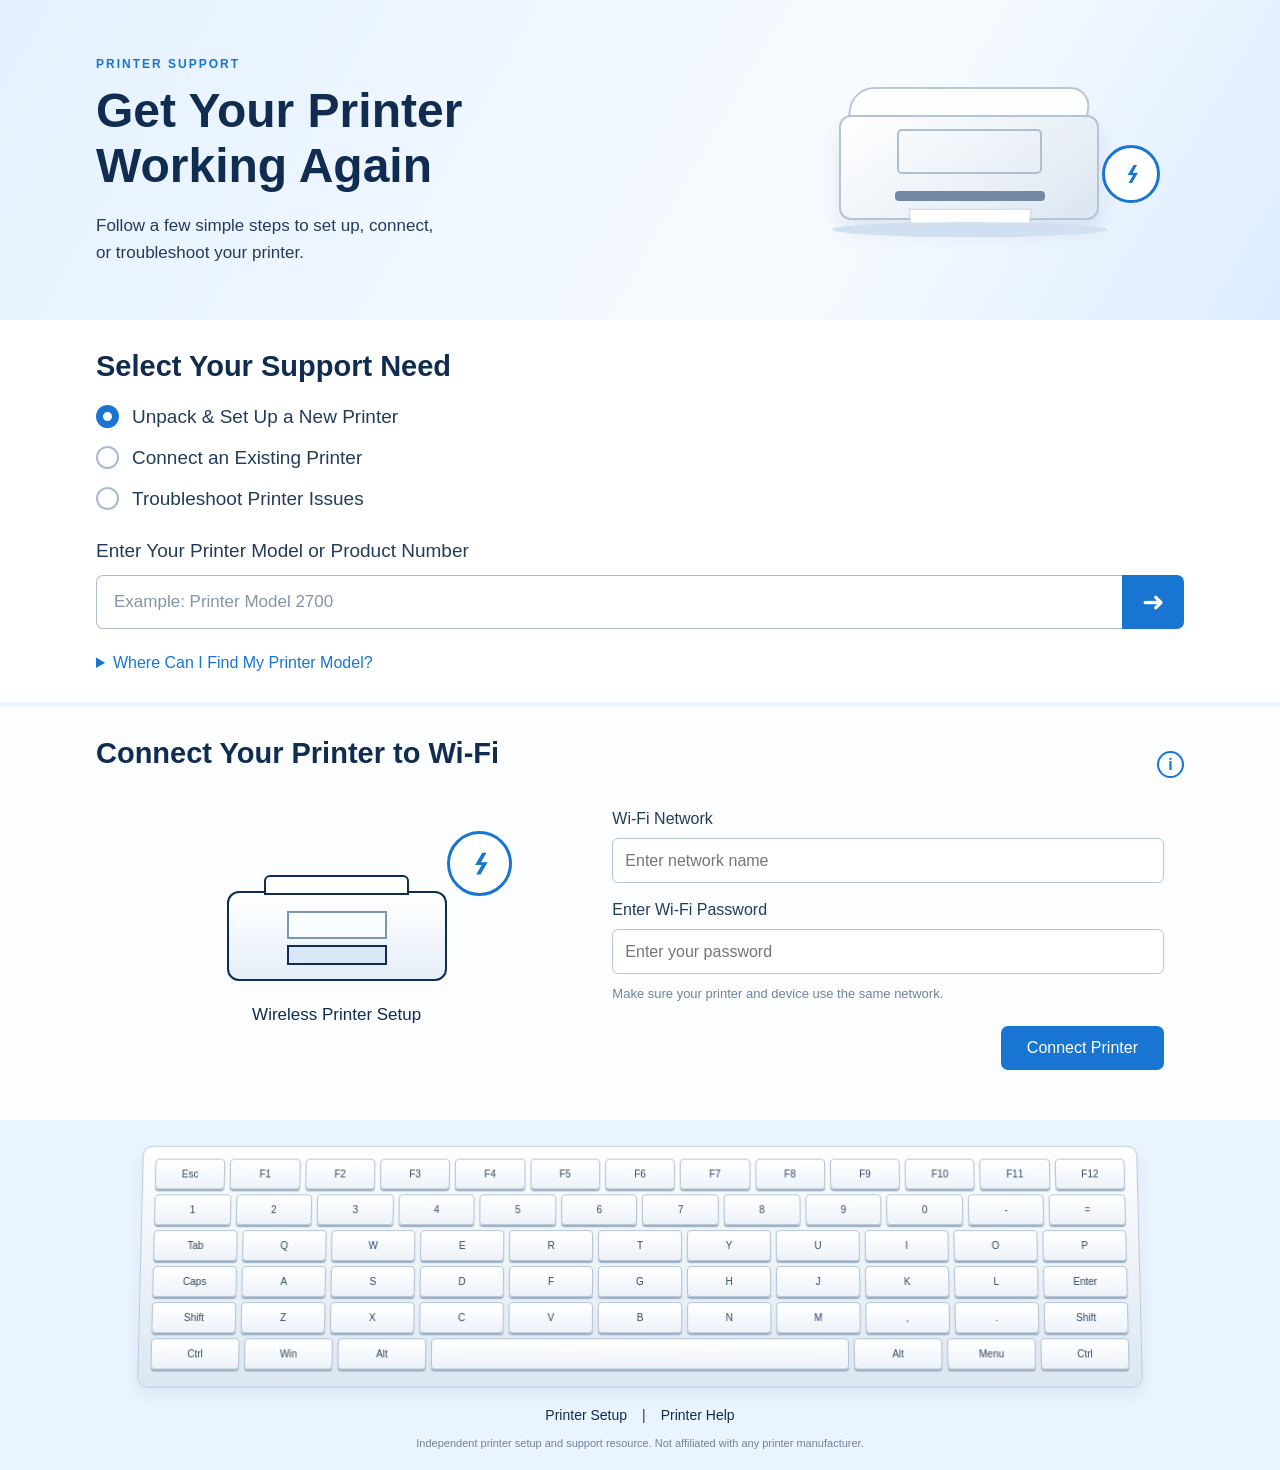
==== index.html @ 6dbb7c61 "Add website project files" ====
<!DOCTYPE html>
<html lang="en">
<head>
  <meta charset="UTF-8">
  <meta name="viewport" content="width=device-width, initial-scale=1.0">
  <title>Printer Setup & Support</title>
  <link rel="stylesheet" href="style.css">
</head>
<body>

  <header class="hero">
    <div class="hero-content">
      <span class="tag">PRINTER SUPPORT</span>
      <h1>Get Your Printer<br>Working Again</h1>
      <p>Follow a few simple steps to set up, connect,<br>
      or troubleshoot your printer.</p>
    </div>

    <div class="printer-visual">
      <div class="printer-top"></div>
      <div class="printer-body">
        <div class="printer-panel"></div>
        <div class="paper-slot"></div>
        <div class="printer-paper"></div>
      </div>
      <div class="printer-base"></div>
      <div class="wifi-icon">⌁</div>
    </div>
  </header>

  <main>
    <section class="support-section">
      <h2>Select Your Support Need</h2>

      <label class="option">
        <input type="radio" name="support" value="setup" checked>
        <span class="radio"></span>
        <span>Unpack &amp; Set Up a New Printer</span>
      </label>

      <label class="option">
        <input type="radio" name="support" value="connect">
        <span class="radio"></span>
        <span>Connect an Existing Printer</span>
      </label>

      <label class="option">
        <input type="radio" name="support" value="troubleshoot">
        <span class="radio"></span>
        <span>Troubleshoot Printer Issues</span>
      </label>

      <label class="field-label" for="printerModel">
        Enter Your Printer Model or Product Number
      </label>

      <form class="search-form" id="printerForm">
        <input
          type="text"
          id="printerModel"
          placeholder="Example: Printer Model 2700"
          required
        >
        <button type="submit" aria-label="Continue">➜</button>
      </form>

      <details class="model-help">
        <summary>Where Can I Find My Printer Model?</summary>
        <p>Check the label on your printer, usually on the back,
        bottom, or inside the cartridge access area.</p>
      </details>
    </section>

    <section class="wifi-section">
      <div class="section-heading">
        <h2>Connect Your Printer to Wi-Fi</h2>
        <span class="info-icon">i</span>
      </div>

      <div class="wifi-content">
        <div class="printer-illustration">
          <div class="wifi-symbol">⌁</div>
          <div class="illustration-printer">
            <div class="illustration-top"></div>
            <div class="illustration-screen"></div>
            <div class="illustration-tray"></div>
          </div>
          <p>Wireless Printer Setup</p>
        </div>

        <div class="wifi-form">
          <label for="network">Wi-Fi Network</label>
          <input id="network" type="text" placeholder="Enter network name">

          <label for="password">Enter Wi-Fi Password</label>
          <input id="password" type="password" placeholder="Enter your password">

          <p class="hint">Make sure your printer and device use the same network.</p>

          <button class="connect-btn" id="connectBtn" type="button">
            Connect Printer
          </button>
          <p class="wifi-message" id="wifiMessage" aria-live="polite"></p>
        </div>
      </div>
    </section>
  </main>

  <footer>
    <div class="keyboard-art" aria-hidden="true">
      <div class="key-row">
        <span>Esc</span><span>F1</span><span>F2</span><span>F3</span>
        <span>F4</span><span>F5</span><span>F6</span><span>F7</span>
        <span>F8</span><span>F9</span><span>F10</span><span>F11</span>
        <span>F12</span>
      </div>
      <div class="key-row">
        <span>1</span><span>2</span><span>3</span><span>4</span>
        <span>5</span><span>6</span><span>7</span><span>8</span>
        <span>9</span><span>0</span><span>-</span><span>=</span>
      </div>
      <div class="key-row">
        <span>Tab</span><span>Q</span><span>W</span><span>E</span>
        <span>R</span><span>T</span><span>Y</span><span>U</span>
        <span>I</span><span>O</span><span>P</span>
      </div>
      <div class="key-row">
        <span>Caps</span><span>A</span><span>S</span><span>D</span>
        <span>F</span><span>G</span><span>H</span><span>J</span>
        <span>K</span><span>L</span><span>Enter</span>
      </div>
      <div class="key-row">
        <span>Shift</span><span>Z</span><span>X</span><span>C</span>
        <span>V</span><span>B</span><span>N</span><span>M</span>
        <span>,</span><span>.</span><span>Shift</span>
      </div>
      <div class="key-row">
        <span>Ctrl</span><span>Win</span><span>Alt</span>
        <span class="space-key"></span><span>Alt</span><span>Menu</span><span>Ctrl</span>
      </div>
    </div>

    <div class="footer-links">
      <a href="#top">Printer Setup</a>
      <span>|</span>
      <a href="#wifiMessage">Printer Help</a>
    </div>

    <p class="disclaimer">
      Independent printer setup and support resource.
      Not affiliated with any printer manufacturer.
    </p>
  </footer>

  <script>
    document.getElementById("printerForm").addEventListener("submit", function(event) {
      event.preventDefault();

      const model = document.getElementById("printerModel").value.trim();
      const support = document.querySelector('input[name="support"]:checked').value;

      if (!model) return;

      const params = new URLSearchParams({
        model: model,
        support: support
      });

      window.location.href = "setup.html?" + params.toString();
    });

    document.getElementById("connectBtn").addEventListener("click", function() {
      const network = document.getElementById("network").value.trim();
      const message = document.getElementById("wifiMessage");

      if (!network) {
        message.textContent = "Please enter your Wi-Fi network name.";
        return;
      }

      message.textContent =
        "Network details entered. Follow your printer manufacturer's instructions to complete the connection.";
    });
  </script>

</body>
</html>
---- style.css ----
* {
  margin: 0;
  padding: 0;
  box-sizing: border-box;
}

:root {
  --navy: #102c50;
  --blue: #1876d2;
  --light-blue: #eaf4ff;
  --border: #cbd8e8;
  --text: #243b59;
  --muted: #71839a;
  --white: #ffffff;
}

body {
  font-family: Arial, Helvetica, sans-serif;
  color: var(--text);
  background: var(--white);
}

.hero {
  min-height: 320px;
  padding: 48px 7.5%;
  display: flex;
  align-items: center;
  justify-content: space-between;
  gap: 30px;
  overflow: hidden;
  background: linear-gradient(120deg, #e4f1ff, #f7fbff 65%, #dcecff);
}

.hero-content {
  flex: 1;
}

.tag {
  display: inline-block;
  color: var(--blue);
  font-size: 12px;
  font-weight: 700;
  letter-spacing: 2px;
  margin-bottom: 12px;
}

.hero h1 {
  color: var(--navy);
  font-size: clamp(32px, 4vw, 48px);
  line-height: 1.15;
  margin-bottom: 18px;
}

.hero p {
  font-size: 17px;
  line-height: 1.6;
}

.printer-visual {
  width: 340px;
  height: 190px;
  position: relative;
  flex-shrink: 0;
  margin-right: 20px;
}

.printer-top {
  position: absolute;
  width: 240px;
  height: 45px;
  top: 22px;
  left: 25px;
  background: #fdfefe;
  border: 2px solid #b8c7d8;
  border-radius: 22px 22px 7px 7px;
  transform: skew(-8deg);
}

.printer-body {
  position: absolute;
  width: 260px;
  height: 105px;
  left: 15px;
  top: 50px;
  border: 2px solid #b5c4d5;
  border-radius: 12px;
  background: linear-gradient(145deg, #ffffff, #dce6f1);
  box-shadow: 0 12px 20px #28496b1a;
}

.printer-panel {
  width: 145px;
  height: 45px;
  border: 2px solid #aebfd1;
  border-radius: 5px;
  margin: 12px auto;
}

.paper-slot {
  position: absolute;
  width: 150px;
  height: 10px;
  bottom: 17px;
  left: 54px;
  background: #7389a1;
  border-radius: 4px;
}

.printer-paper {
  position: absolute;
  width: 120px;
  height: 28px;
  bottom: -19px;
  left: 69px;
  background: white;
  border: 1px solid #ccd8e5;
  transform: perspective(80px) rotateX(-8deg);
}

.printer-base {
  position: absolute;
  width: 275px;
  height: 15px;
  top: 157px;
  left: 8px;
  border-radius: 50%;
  background: #d0e0f0;
}

.wifi-icon {
  position: absolute;
  right: 4px;
  top: 80px;
  width: 58px;
  height: 58px;
  display: grid;
  place-items: center;
  border-radius: 50%;
  border: 3px solid var(--blue);
  background: white;
  color: var(--blue);
  font-size: 37px;
  transform: rotate(-90deg);
}

.support-section,
.wifi-section {
  padding: 30px 7.5%;
}

.support-section h2,
.wifi-section h2 {
  color: var(--navy);
  font-size: 29px;
  margin-bottom: 22px;
}

.option {
  display: flex;
  align-items: center;
  gap: 13px;
  margin: 18px 0;
  font-size: 19px;
  cursor: pointer;
}

.option input {
  position: absolute;
  opacity: 0;
}

.radio {
  width: 23px;
  height: 23px;
  border: 2px solid #aabbd0;
  border-radius: 50%;
  flex-shrink: 0;
}

.option input:checked + .radio {
  border: 7px solid var(--blue);
}

.option input:focus-visible + .radio {
  outline: 3px solid #8fc5ff;
  outline-offset: 3px;
}

.field-label {
  display: block;
  font-size: 19px;
  margin: 30px 0 13px;
}

.search-form {
  display: flex;
  width: 100%;
  height: 54px;
}

.search-form input {
  flex: 1;
  min-width: 0;
  border: 1px solid #aebed0;
  border-right: 0;
  border-radius: 7px 0 0 7px;
  padding: 0 17px;
  font-size: 17px;
  outline-color: var(--blue);
}

.search-form input::placeholder {
  color: #8494a8;
}

.search-form button {
  width: 62px;
  border: none;
  border-radius: 0 7px 7px 0;
  background: var(--blue);
  color: white;
  font-size: 27px;
  cursor: pointer;
}

.search-form button:hover,
.connect-btn:hover {
  background: #105eaf;
}

.model-help {
  margin-top: 25px;
  font-size: 16px;
}

.model-help summary {
  cursor: pointer;
  color: var(--blue);
}

.model-help p {
  margin-top: 12px;
  line-height: 1.6;
}

.wifi-section {
  border-top: 5px solid #f0f6fd;
  background: #fbfdff;
}

.section-heading {
  display: flex;
  justify-content: space-between;
  align-items: center;
}

.info-icon {
  width: 27px;
  height: 27px;
  border: 2px solid var(--blue);
  border-radius: 50%;
  color: var(--blue);
  text-align: center;
  line-height: 23px;
  font-weight: bold;
}

.wifi-content {
  display: grid;
  grid-template-columns: 1fr 1.25fr;
  align-items: center;
  gap: 55px;
  padding: 10px 20px;
}

.printer-illustration {
  min-height: 225px;
  display: flex;
  flex-direction: column;
  align-items: center;
  justify-content: center;
  position: relative;
}

.illustration-printer {
  width: 220px;
  height: 90px;
  border: 2px solid var(--navy);
  border-radius: 12px;
  background: linear-gradient(#fff, #e6eef8);
  position: relative;
  margin-top: 35px;
}

.illustration-top {
  position: absolute;
  top: -18px;
  left: 35px;
  width: 145px;
  height: 20px;
  border: 2px solid var(--navy);
  border-radius: 6px 6px 0 0;
  background: white;
}

.illustration-screen {
  width: 100px;
  height: 28px;
  margin: 18px auto;
  border: 2px solid #7f96b1;
  background: #f9fcff;
}

.illustration-tray {
  width: 100px;
  height: 20px;
  margin: -12px auto 0;
  background: #d9e7f7;
  border: 2px solid var(--navy);
}

.wifi-symbol {
  position: absolute;
  top: 3px;
  right: 45px;
  width: 65px;
  height: 65px;
  display: grid;
  place-items: center;
  border: 3px solid var(--blue);
  border-radius: 50%;
  background: white;
  color: var(--blue);
  font-size: 45px;
  transform: rotate(-90deg);
}

.printer-illustration p {
  margin-top: 24px;
  color: var(--navy);
  font-size: 17px;
}

.wifi-form {
  display: flex;
  flex-direction: column;
  gap: 10px;
}

.wifi-form label {
  font-size: 16px;
  margin-top: 8px;
}

.wifi-form input {
  width: 100%;
  height: 45px;
  border: 1px solid #b7c6d7;
  border-radius: 6px;
  padding: 0 12px;
  font-size: 16px;
  outline-color: var(--blue);
}

.hint {
  color: var(--muted);
  font-size: 13px;
  line-height: 1.5;
}

.connect-btn {
  align-self: flex-end;
  margin-top: 12px;
  padding: 13px 26px;
  border: none;
  border-radius: 7px;
  background: var(--blue);
  color: white;
  font-size: 16px;
  cursor: pointer;
}

.wifi-message {
  font-size: 13px;
  line-height: 1.5;
}

footer {
  background: #eaf4ff;
  padding: 25px 5% 18px;
  text-align: center;
}

.keyboard-art {
  max-width: 1000px;
  margin: auto;
  padding: 12px;
  background: linear-gradient(#fefefe, #dce6f1);
  border: 1px solid #bdcbdc;
  border-radius: 10px;
  box-shadow: 0 7px 15px #183b6012;
  transform: perspective(700px) rotateX(2deg);
}

.key-row {
  display: flex;
  gap: 5px;
  margin-bottom: 5px;
}

.key-row span {
  flex: 1;
  min-width: 0;
  padding: 9px 2px;
  font-size: 10px;
  color: #314760;
  background: linear-gradient(white, #edf2f8);
  border: 1px solid #b8c5d5;
  border-radius: 4px;
  box-shadow: 0 2px 1px #9baec2;
}

.key-row .space-key {
  flex: 5;
}

.footer-links {
  display: flex;
  justify-content: center;
  gap: 15px;
  margin: 20px 0 12px;
  font-size: 14px;
}

.footer-links a {
  color: var(--navy);
  text-decoration: none;
}

.footer-links a:hover {
  color: var(--blue);
}

.disclaimer {
  color: var(--muted);
  font-size: 11px;
  line-height: 1.6;
}

@media (max-width: 700px) {
  .hero {
    padding: 35px 6%;
    flex-direction: column;
    align-items: flex-start;
  }

  .hero h1 {
    font-size: 35px;
  }

  .hero p br {
    display: none;
  }

  .printer-visual {
    align-self: center;
    transform: scale(.85);
    transform-origin: top center;
    margin: 0 0 -20px;
  }

  .support-section,
  .wifi-section {
    padding: 27px 6%;
  }

  .support-section h2,
  .wifi-section h2 {
    font-size: 24px;
  }

  .option {
    font-size: 16px;
  }

  .field-label {
    font-size: 16px;
    line-height: 1.5;
  }

  .search-form input {
    font-size: 14px;
    padding: 0 10px;
  }

  .wifi-content {
    grid-template-columns: 1fr;
    gap: 25px;
    padding: 0;
  }

  .printer-illustration {
    min-height: 190px;
  }

  .keyboard-art {
    padding: 6px;
  }

  .key-row {
    gap: 3px;
  }

  .key-row span {
    padding: 7px 1px;
    font-size: 7px;
  }
}

@media (max-width: 380px) {
  .printer-visual {
    transform: scale(.72);
    transform-origin: left top;
    margin-bottom: -45px;
  }

  .hero h1 {
    font-size: 30px;
  }

  .footer-links {
    font-size: 12px;
  }
}
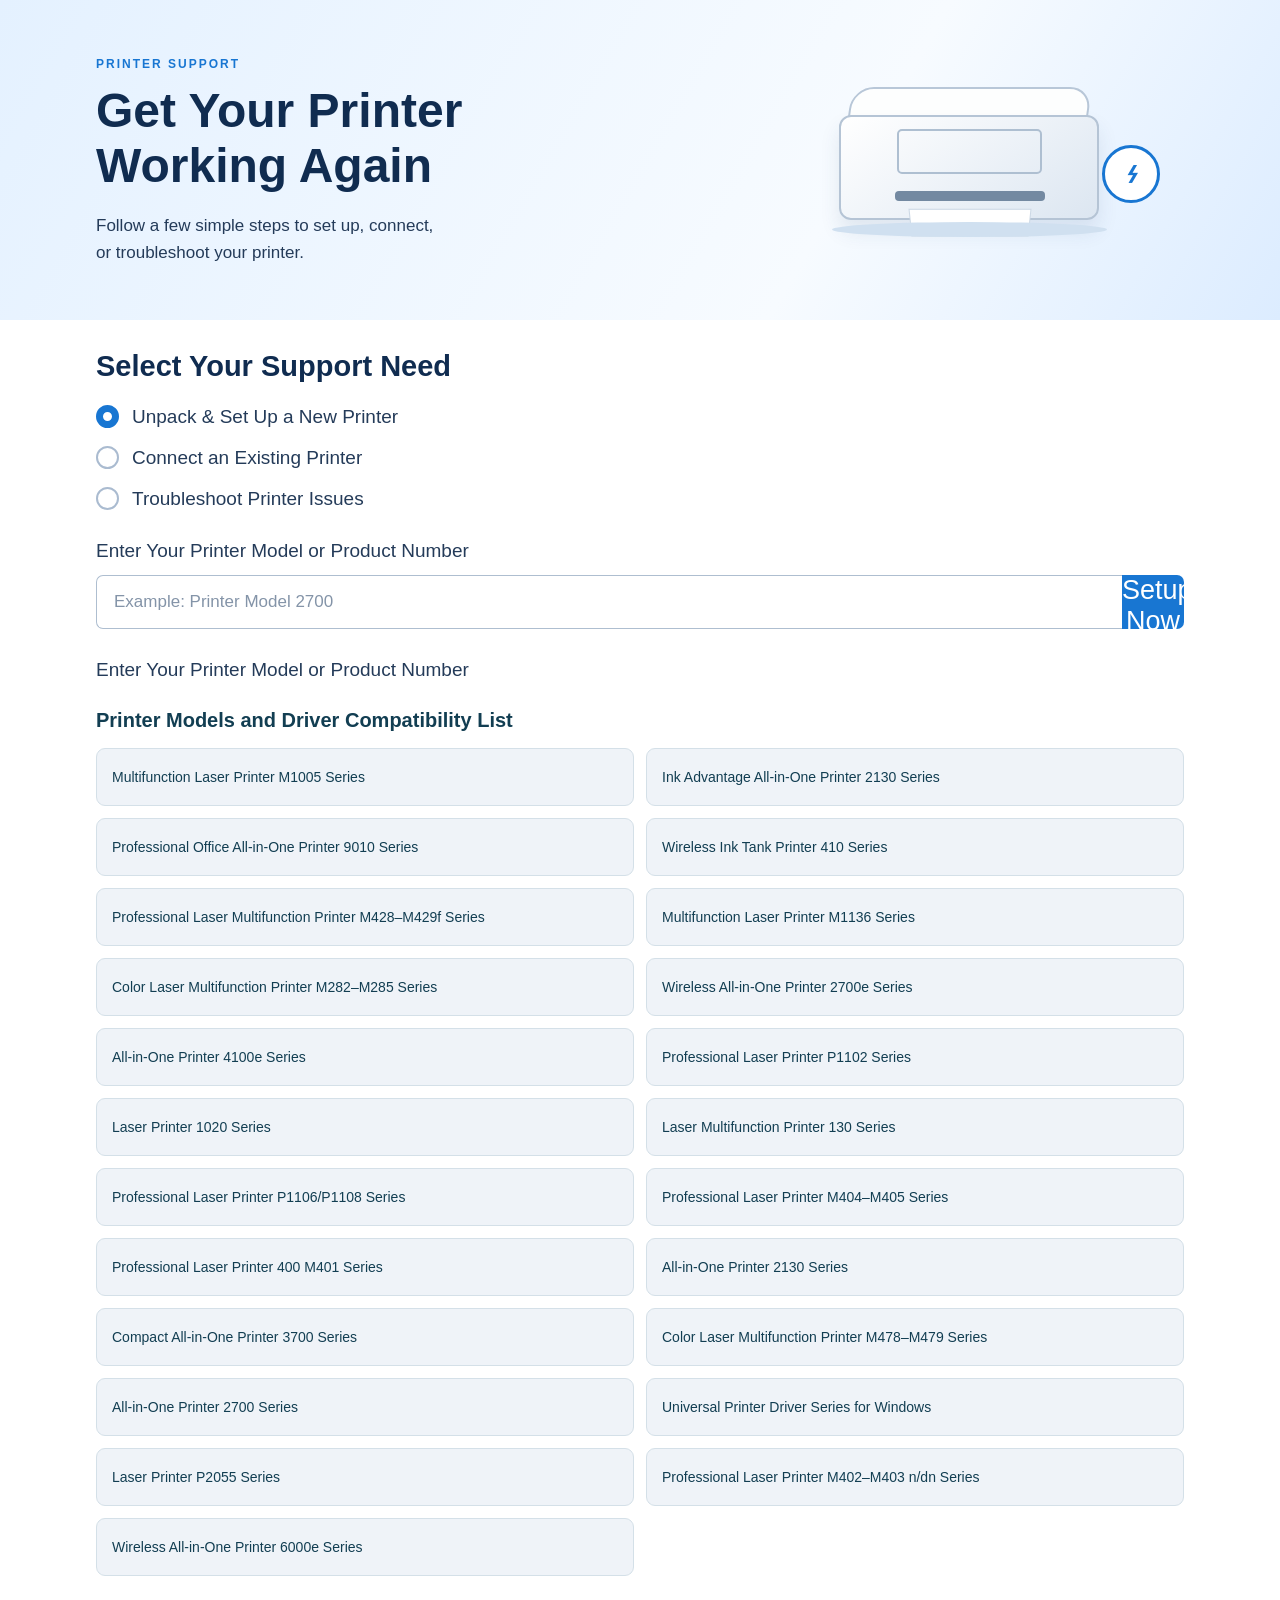
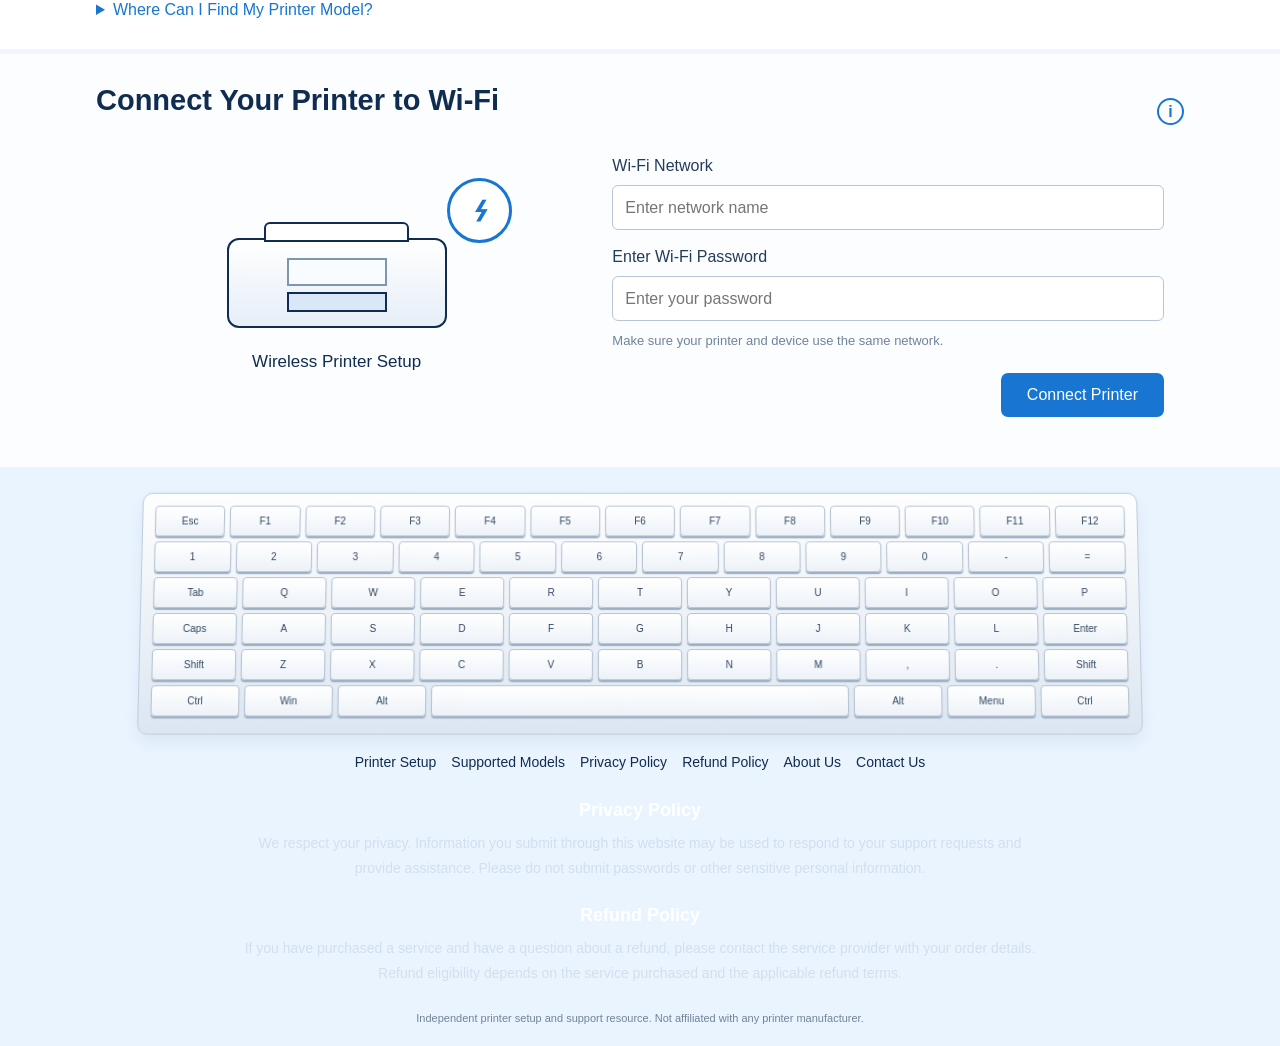
==== commit e9d1ab46: "Update MELANIFY website" ====
--- a/index.html
+++ b/index.html
@@ -6,6 +6,101 @@
   <meta name="viewport" content="width=device-width, initial-scale=1.0">
   <title>Printer Setup & Support</title>
   <link rel="stylesheet" href="style.css">
+  <style>
+    .supported-models {
+  margin-top: 28px;
+}
+
+.supported-models h3 {
+  color: #123e52;
+  font-size: 20px;
+  margin-bottom: 16px;
+}
+
+.model-list {
+  display: grid;
+  grid-template-columns: repeat(2, minmax(0, 1fr));
+  gap: 12px;
+}
+
+.model-list button {
+  width: 100%;
+  min-height: 58px;
+  padding: 12px 15px;
+  border: 1px solid #d4e0e8;
+  border-radius: 9px;
+  background: #eff3f8;
+  color: #123e52;
+  font: inherit;
+  font-size: 14px;
+  line-height: 1.5;
+  text-align: left;
+  cursor: pointer;
+  transition: background 0.2s ease,
+              color 0.2s ease,
+              border-color 0.2s ease;
+}
+
+.model-list button:hover {
+  background: #075473;
+  color: #fff;
+  border-color: #075473;
+}
+
+.model-list button:focus-visible {
+  outline: 3px solid #789dd1;
+  outline-offset: 3px;
+}
+
+@media (max-width: 600px) {
+  .model-list {
+    grid-template-columns: 1fr;
+  }
+}
+
+
+
+
+.footer-policy-text {
+  max-width: 850px;
+  margin: 30px auto 24px;
+  padding: 0 20px;
+  text-align: center;
+}
+
+.footer-policy-text section {
+  margin-bottom: 24px;
+  scroll-margin-top: 20px;
+}
+
+.footer-policy-text h3 {
+  color: #ffffff;
+  font-size: 18px;
+  margin-bottom: 10px;
+}
+
+.footer-policy-text p {
+  color: #d3deee;
+  font-size: 14px;
+  line-height: 1.8;
+  margin: 0;
+}
+
+@media (max-width: 600px) {
+  .footer-policy-text {
+    padding: 0 15px;
+  }
+
+  .footer-policy-text h3 {
+    font-size: 16px;
+  }
+
+  .footer-policy-text p {
+    font-size: 13px;
+  }
+}
+
+  </style>
 </head>
 <body>
 
@@ -62,8 +157,44 @@
           placeholder="Example: Printer Model 2700"
           required
         >
-        <button type="submit" aria-label="Continue">➜</button>
+        <button type="submit" aria-label="Continue">Setup Now</button>
       </form>
+
+
+<label class="field-label" for="printerModel">
+  Enter Your Printer Model or Product Number
+</label>
+
+<div class="supported-models">
+  <h3>Printer Models and Driver Compatibility List</h3>
+
+  <div class="model-list" id="modelList">
+    <button type="button">Multifunction Laser Printer M1005 Series</button>
+    <button type="button">Ink Advantage All-in-One Printer 2130 Series</button>
+    <button type="button">Professional Office All-in-One Printer 9010 Series</button>
+    <button type="button">Wireless Ink Tank Printer 410 Series</button>
+    <button type="button">Professional Laser Multifunction Printer M428–M429f Series</button>
+    <button type="button">Multifunction Laser Printer M1136 Series</button>
+    <button type="button">Color Laser Multifunction Printer M282–M285 Series</button>
+    <button type="button">Wireless All-in-One Printer 2700e Series</button>
+    <button type="button">All-in-One Printer 4100e Series</button>
+    <button type="button">Professional Laser Printer P1102 Series</button>
+    <button type="button">Laser Printer 1020 Series</button>
+    <button type="button">Laser Multifunction Printer 130 Series</button>
+    <button type="button">Professional Laser Printer P1106/P1108 Series</button>
+    <button type="button">Professional Laser Printer M404–M405 Series</button>
+    <button type="button">Professional Laser Printer 400 M401 Series</button>
+    <button type="button">All-in-One Printer 2130 Series</button>
+    <button type="button">Compact All-in-One Printer 3700 Series</button>
+    <button type="button">Color Laser Multifunction Printer M478–M479 Series</button>
+    <button type="button">All-in-One Printer 2700 Series</button>
+    <button type="button">Universal Printer Driver Series for Windows</button>
+    <button type="button">Laser Printer P2055 Series</button>
+    <button type="button">Professional Laser Printer M402–M403 n/dn Series</button>
+    <button type="button">Wireless All-in-One Printer 6000e Series</button>
+  </div>
+</div>
+
 
       <details class="model-help">
         <summary>Where Can I Find My Printer Model?</summary>
@@ -106,7 +237,7 @@
       </div>
     </section>
   </main>
-
+<!-- 
   <footer>
     <div class="keyboard-art" aria-hidden="true">
       <div class="key-row">
@@ -141,17 +272,94 @@
       </div>
     </div>
 
-    <div class="footer-links">
-      <a href="#top">Printer Setup</a>
-      <span>|</span>
-      <a href="#wifiMessage">Printer Help</a>
-    </div>
+ <div class="footer-links">
+  <a href="index.html">Printer Setup</a>
+  <a href="supported-models.html">Supported Models</a>
+  <a href="privacy-policy.html">Privacy Policy</a>
+  <a href="refund-policy.html">Refund Policy</a>
+  <a href="about-us.html">About Us</a>
+  <a href="contact-us.html">Contact Us</a>
+</div>
 
     <p class="disclaimer">
       Independent printer setup and support resource.
       Not affiliated with any printer manufacturer.
     </p>
-  </footer>
+  </footer> -->
+
+
+
+
+  
+<footer>
+  <div class="keyboard-art" aria-hidden="true">
+    <div class="key-row">
+      <span>Esc</span><span>F1</span><span>F2</span><span>F3</span>
+      <span>F4</span><span>F5</span><span>F6</span><span>F7</span>
+      <span>F8</span><span>F9</span><span>F10</span><span>F11</span>
+      <span>F12</span>
+    </div>
+    <div class="key-row">
+      <span>1</span><span>2</span><span>3</span><span>4</span>
+      <span>5</span><span>6</span><span>7</span><span>8</span>
+      <span>9</span><span>0</span><span>-</span><span>=</span>
+    </div>
+    <div class="key-row">
+      <span>Tab</span><span>Q</span><span>W</span><span>E</span>
+      <span>R</span><span>T</span><span>Y</span><span>U</span>
+      <span>I</span><span>O</span><span>P</span>
+    </div>
+    <div class="key-row">
+      <span>Caps</span><span>A</span><span>S</span><span>D</span>
+      <span>F</span><span>G</span><span>H</span><span>J</span>
+      <span>K</span><span>L</span><span>Enter</span>
+    </div>
+    <div class="key-row">
+      <span>Shift</span><span>Z</span><span>X</span><span>C</span>
+      <span>V</span><span>B</span><span>N</span><span>M</span>
+      <span>,</span><span>.</span><span>Shift</span>
+    </div>
+    <div class="key-row">
+      <span>Ctrl</span><span>Win</span><span>Alt</span>
+      <span class="space-key"></span><span>Alt</span><span>Menu</span><span>Ctrl</span>
+    </div>
+  </div>
+
+  <div class="footer-links">
+    <a href="index.html">Printer Setup</a>
+    <a href="supported-models.html">Supported Models</a>
+    <a href="#privacy-policy">Privacy Policy</a>
+    <a href="#refund-policy">Refund Policy</a>
+    <a href="about-us.html">About Us</a>
+    <a href="contact-us.html">Contact Us</a>
+  </div>
+
+  <div class="footer-policy-text">
+    <section id="privacy-policy">
+      <h3>Privacy Policy</h3>
+      <p>
+        We respect your privacy. Information you submit through this website
+        may be used to respond to your support requests and provide assistance.
+        Please do not submit passwords or other sensitive personal information.
+      </p>
+    </section>
+
+    <section id="refund-policy">
+      <h3>Refund Policy</h3>
+      <p>
+        If you have purchased a service and have a question about a refund,
+        please contact the service provider with your order details.
+        Refund eligibility depends on the service purchased and the applicable
+        refund terms.
+      </p>
+    </section>
+  </div>
+
+  <p class="disclaimer">
+    Independent printer setup and support resource.
+    Not affiliated with any printer manufacturer.
+  </p>
+</footer>
 
   <script>
     document.getElementById("printerForm").addEventListener("submit", function(event) {
@@ -184,5 +392,47 @@
     });
   </script>
 
+
+
+<script>
+  
+  const printerForm = document.getElementById("printerForm");
+  const printerInput = document.getElementById("printerModel");
+
+  // Printer model button click
+  document.querySelectorAll("#modelList button").forEach(button => {
+    button.addEventListener("click", function () {
+      printerInput.value = this.textContent.trim();
+      goToSecondPage();
+    });
+  });
+
+  // Continue button click
+  printerForm.addEventListener("submit", function (event) {
+    event.preventDefault();
+
+    if (!printerInput.value.trim()) {
+      printerInput.focus();
+      return;
+    }
+
+    goToSecondPage();
+  });
+
+  function goToSecondPage() {
+    const support = document.querySelector(
+      'input[name="support"]:checked'
+    ).value;
+
+    const params = new URLSearchParams({
+      model: printerInput.value.trim(),
+      support: support
+    });
+
+    window.location.href = "second.html?" + params.toString();
+  }
+</script>
+
+
 </body>
 </html>
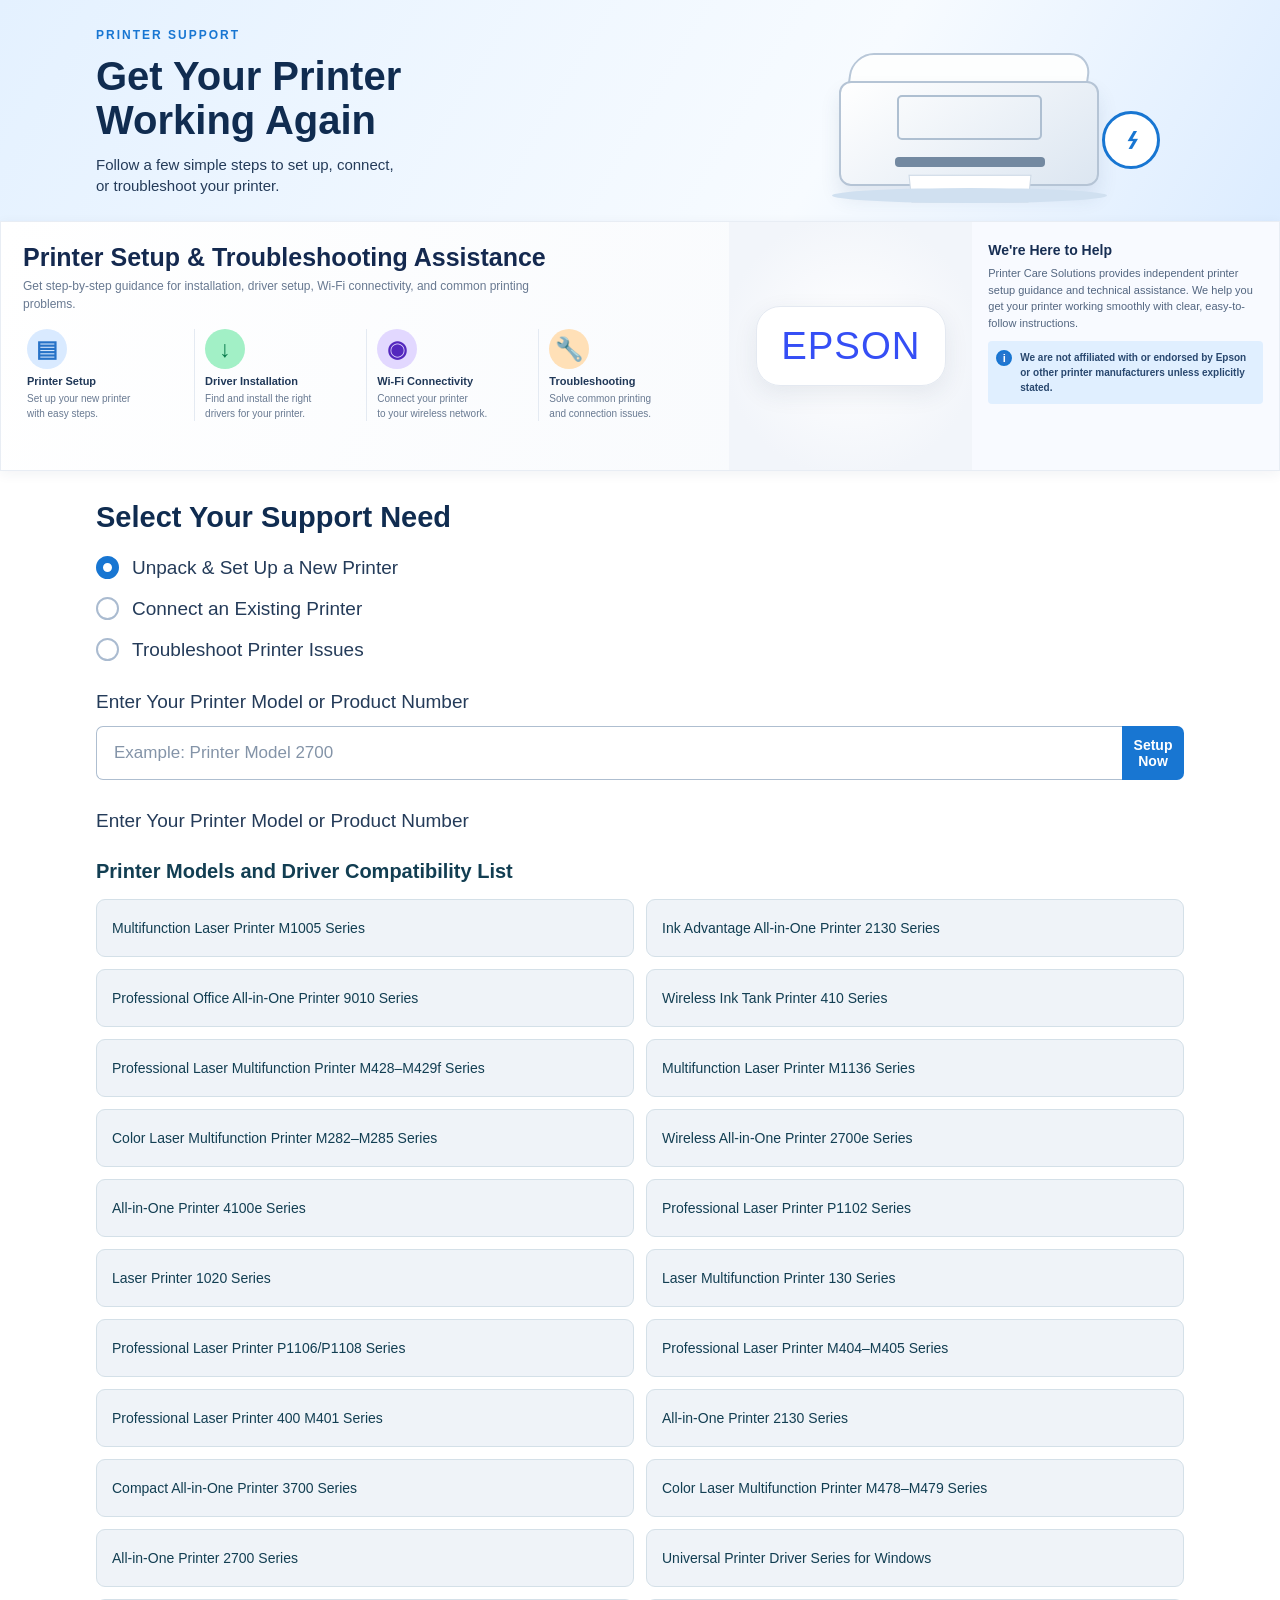
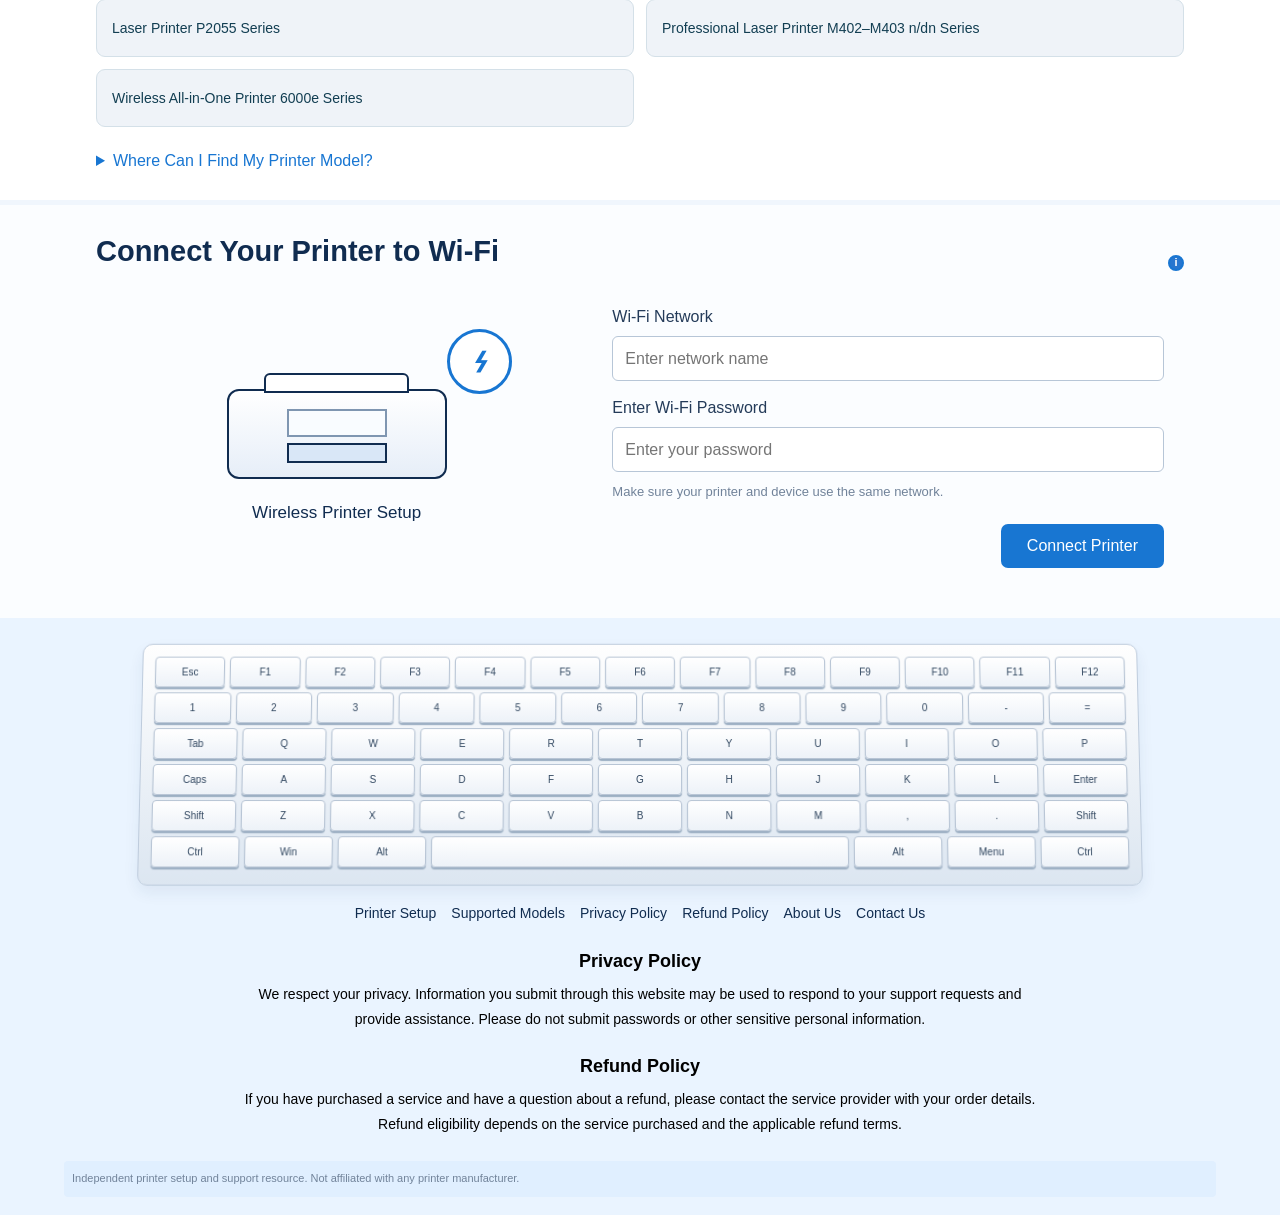
==== commit 4dec577e: "Update MELANIFY website" ====
--- a/index.html
+++ b/index.html
@@ -125,6 +125,83 @@
   </header>
 
   <main>
+
+
+<section class="printer-hero">
+
+    <!-- Left Content -->
+    <div class="hero-left">
+        <h1>Printer Setup & Troubleshooting Assistance</h1>
+
+        <p class="hero-subtitle">
+            Get step-by-step guidance for installation, driver setup, Wi-Fi connectivity,
+            and common printing problems.
+        </p>
+
+        <div class="service-list">
+
+            <div class="service-item">
+                <div class="service-icon blue">
+                    <span>▤</span>
+                </div>
+                <h3>Printer Setup</h3>
+                <p>Set up your new printer<br>with easy steps.</p>
+            </div>
+
+            <div class="service-item">
+                <div class="service-icon green">
+                    <span>↓</span>
+                </div>
+                <h3>Driver Installation</h3>
+                <p>Find and install the right<br>drivers for your printer.</p>
+            </div>
+
+            <div class="service-item">
+                <div class="service-icon purple">
+                    <span>◉</span>
+                </div>
+                <h3>Wi-Fi Connectivity</h3>
+                <p>Connect your printer<br>to your wireless network.</p>
+            </div>
+
+            <div class="service-item">
+                <div class="service-icon orange">
+                    <span>🔧</span>
+                </div>
+                <h3>Troubleshooting</h3>
+                <p>Solve common printing<br>and connection issues.</p>
+            </div>
+
+        </div>
+    </div>
+
+    <!-- Center Brand -->
+    <div class="hero-brand">
+        <div class="brand-box">EPSON</div>
+    </div>
+
+    <!-- Right Content -->
+    <div class="hero-right">
+        <h2>We're Here to Help</h2>
+
+        <p>
+            Printer Care Solutions provides independent printer setup
+            guidance and technical assistance. We help you get your printer
+            working smoothly with clear, easy-to-follow instructions.
+        </p>
+
+        <div class="disclaimer">
+            <span class="info-icon">i</span>
+            <p>
+                We are not affiliated with or endorsed by Epson or other
+                printer manufacturers unless explicitly stated.
+            </p>
+        </div>
+    </div>
+
+</section>
+
+
     <section class="support-section">
       <h2>Select Your Support Need</h2>
 
@@ -157,7 +234,8 @@
           placeholder="Example: Printer Model 2700"
           required
         >
-        <button type="submit" aria-label="Continue">Setup Now</button>
+      
+        <button type="submit" aria-label="Continue" style="font-size: 14px; padding: 0 8px; font-weight: bold;">Setup Now</button>
       </form>
 
 
@@ -336,8 +414,8 @@
 
   <div class="footer-policy-text">
     <section id="privacy-policy">
-      <h3>Privacy Policy</h3>
-      <p>
+      <h3 style="color: black;">Privacy Policy</h3>
+      <p style="color: black;">
         We respect your privacy. Information you submit through this website
         may be used to respond to your support requests and provide assistance.
         Please do not submit passwords or other sensitive personal information.
@@ -345,8 +423,8 @@
     </section>
 
     <section id="refund-policy">
-      <h3>Refund Policy</h3>
-      <p>
+      <h3 style="color: black;">Refund Policy</h3>
+      <p style="color: black;">
         If you have purchased a service and have a question about a refund,
         please contact the service provider with your order details.
         Refund eligibility depends on the service purchased and the applicable
--- a/style.css
+++ b/style.css
@@ -22,7 +22,7 @@
 }
 
 .hero {
-  min-height: 320px;
+  min-height: 212px;
   padding: 48px 7.5%;
   display: flex;
   align-items: center;
@@ -48,14 +48,15 @@
 .hero h1 {
   color: var(--navy);
   font-size: clamp(32px, 4vw, 48px);
-  line-height: 1.15;
+  line-height: 1.10;
   margin-bottom: 18px;
 }
 
 .hero p {
   font-size: 17px;
-  line-height: 1.6;
-}
+  line-height: 1.1;
+}
+
 
 .printer-visual {
   width: 340px;
@@ -274,6 +275,287 @@
   padding: 10px 20px;
 }
 
+
+/* Hero */
+
+.printer-hero {
+    width: 100%;
+    min-height: 190px;
+    display: grid;
+    grid-template-columns: 57% 19% 24%;
+    align-items: stretch;
+    background: linear-gradient(110deg, #ffffff 0%, #f5f8fc 100%);
+    border: 1px solid #e8edf4;
+    box-shadow: 0 3px 12px rgba(30, 55, 90, 0.06);
+    overflow: hidden;
+}
+
+/* LEFT SIDE */
+
+.hero-left {
+    padding: 13px 16px 10px 20px;
+}
+
+.hero-left h1 {
+    font-size: clamp(18px, 2vw, 23px);
+    line-height: 1.2;
+    font-weight: 750;
+    color: #14294f;
+    margin-bottom: 5px;
+}
+
+.hero-subtitle {
+    color: #687991;
+    font-size: 11px;
+    line-height: 1.5;
+    max-width: 520px;
+    margin-bottom: 13px;
+}
+
+.service-list {
+    display: grid;
+    grid-template-columns: repeat(4, minmax(0, 1fr));
+}
+
+.service-item {
+    padding: 0 10px;
+    border-right: 1px solid #e4eaf2;
+    min-width: 0;
+}
+
+.service-item:first-child {
+    padding-left: 4px;
+}
+
+.service-item:last-child {
+    border-right: none;
+}
+
+.service-icon {
+    width: 35px;
+    height: 35px;
+    border-radius: 50%;
+    display: flex;
+    align-items: center;
+    justify-content: center;
+    font-size: 23px;
+    font-weight: bold;
+    margin-bottom: 6px;
+}
+
+.service-icon.blue {
+    color: #2672c7;
+    background: #d9eaff;
+}
+
+.service-icon.green {
+    color: #087b4c;
+    background: #a2f0c6;
+}
+
+.service-icon.purple {
+    color: #5428be;
+    background: #e2d8ff;
+}
+
+.service-icon.orange {
+    color: #8b4b12;
+    background: #ffe0b7;
+}
+
+.service-item h3 {
+    font-size: 10px;
+    font-weight: 700;
+    color: #203858;
+    margin-bottom: 4px;
+}
+
+.service-item p {
+    font-size: 9px;
+    line-height: 1.5;
+    color: #687991;
+}
+
+/* CENTER BRAND */
+
+.hero-brand {
+    display: flex;
+    align-items: center;
+    justify-content: center;
+    padding: 12px 5px;
+    background:
+        radial-gradient(ellipse at center, #ffffff 0%, #f2f5fa 75%);
+    position: relative;
+}
+
+.brand-box {
+    width: 100%;
+    max-width: 190px;
+    min-height: 70px;
+    padding: 12px 8px;
+    display: flex;
+    justify-content: center;
+    align-items: center;
+    background: rgba(255, 255, 255, 0.96);
+    border: 1px solid #e4e9f1;
+    border-radius: 24px;
+    box-shadow: 0 8px 24px rgba(37, 57, 90, 0.09);
+    color: #354ef5;
+    font-size: clamp(23px, 3vw, 39px);
+    font-weight: 500;
+    letter-spacing: 1px;
+}
+
+/* RIGHT SIDE */
+
+.hero-right {
+    padding: 16px 14px 12px;
+    background: #f8faff;
+}
+
+.hero-right h2 {
+    font-size: 12px;
+    color: #172e53;
+    margin-bottom: 7px;
+    font-weight: 750;
+}
+
+.hero-right > p {
+    font-size: 10px;
+    color: #536680;
+    line-height: 1.5;
+    margin-bottom: 10px;
+}
+
+.disclaimer {
+    display: flex;
+    align-items: flex-start;
+    gap: 8px;
+    padding: 9px 8px;
+    border-radius: 4px;
+    background: #e0efff;
+}
+
+.info-icon {
+    flex-shrink: 0;
+    width: 16px;
+    height: 16px;
+    display: flex;
+    align-items: center;
+    justify-content: center;
+    border-radius: 50%;
+    color: white;
+    background: #2776cf;
+    font-size: 11px;
+    font-weight: bold;
+}
+
+.disclaimer p {
+    font-size: 9px;
+    line-height: 1.5;
+    color: #29486f;
+    font-weight: 600;
+}
+
+/* TABLETS */
+
+@media (max-width: 900px) {
+    .printer-hero {
+        grid-template-columns: 65% 35%;
+    }
+
+    .hero-brand {
+        display: none;
+    }
+
+    .hero-left {
+        padding: 18px;
+    }
+
+    .hero-right {
+        padding: 20px 15px;
+    }
+
+    .hero-left h1 {
+        font-size: 21px;
+    }
+}
+
+/* MOBILE */
+
+@media (max-width: 600px) {
+    .printer-hero {
+        grid-template-columns: 1fr;
+    }
+
+    .hero-left {
+        padding: 20px 16px;
+    }
+
+    .hero-left h1 {
+        font-size: 22px;
+    }
+
+    .hero-subtitle {
+        font-size: 12px;
+        margin-bottom: 18px;
+    }
+
+    .service-list {
+        grid-template-columns: repeat(2, minmax(0, 1fr));
+        row-gap: 18px;
+    }
+
+    .service-item {
+        padding: 0 10px;
+        border-right: 1px solid #e4eaf2;
+    }
+
+    .service-item:nth-child(2) {
+        border-right: none;
+    }
+
+    .service-item h3 {
+        font-size: 12px;
+    }
+
+    .service-item p {
+        font-size: 11px;
+    }
+
+    .hero-brand {
+        display: flex;
+        min-height: 115px;
+    }
+
+    .brand-box {
+        max-width: 220px;
+        min-height: 65px;
+    }
+
+    .hero-right {
+        padding: 18px 16px;
+    }
+
+    .hero-right h2 {
+        font-size: 15px;
+    }
+
+    .hero-right > p {
+        font-size: 12px;
+    }
+
+    .disclaimer p {
+        font-size: 11px;
+    }
+}
+
+
+
+
+
+
+
 .printer-illustration {
   min-height: 225px;
   display: flex;
@@ -533,3 +815,97 @@
     font-size: 12px;
   }
 }
+
+
+
+
+
+
+
+
+
+
+
+
+
+
+
+
+
+
+/* Main Hero Section - Size Reduced */
+.hero {
+    min-height: 160px;
+    padding: 25px 7.5%;
+    gap: 20px;
+}
+
+.hero h1 {
+    font-size: clamp(28px, 3.5vw, 40px);
+    margin-bottom: 12px;
+}
+
+.hero p {
+    font-size: 15px;
+    line-height: 1.4;
+}
+
+.printer-visual {
+    height: 160px;
+}
+
+/* Printer Hero Section - Size Increased */
+.printer-hero {
+    min-height: 250px;
+    grid-template-columns: 57% 19% 24%;
+}
+
+.hero-left {
+    padding: 20px 18px 16px 22px;
+}
+
+.hero-left h1 {
+    font-size: clamp(20px, 2vw, 25px);
+}
+
+.hero-subtitle {
+    font-size: 12px;
+    margin-bottom: 16px;
+}
+
+.service-icon {
+    width: 40px;
+    height: 40px;
+}
+
+.service-item h3 {
+    font-size: 11px;
+}
+
+.service-item p {
+    font-size: 10px;
+}
+
+.hero-brand {
+    padding: 15px 8px;
+}
+
+.brand-box {
+    min-height: 80px;
+}
+
+.hero-right {
+    padding: 20px 16px;
+}
+
+.hero-right h2 {
+    font-size: 14px;
+}
+
+.hero-right > p {
+    font-size: 11px;
+}
+
+.disclaimer p {
+    font-size: 10px;
+}
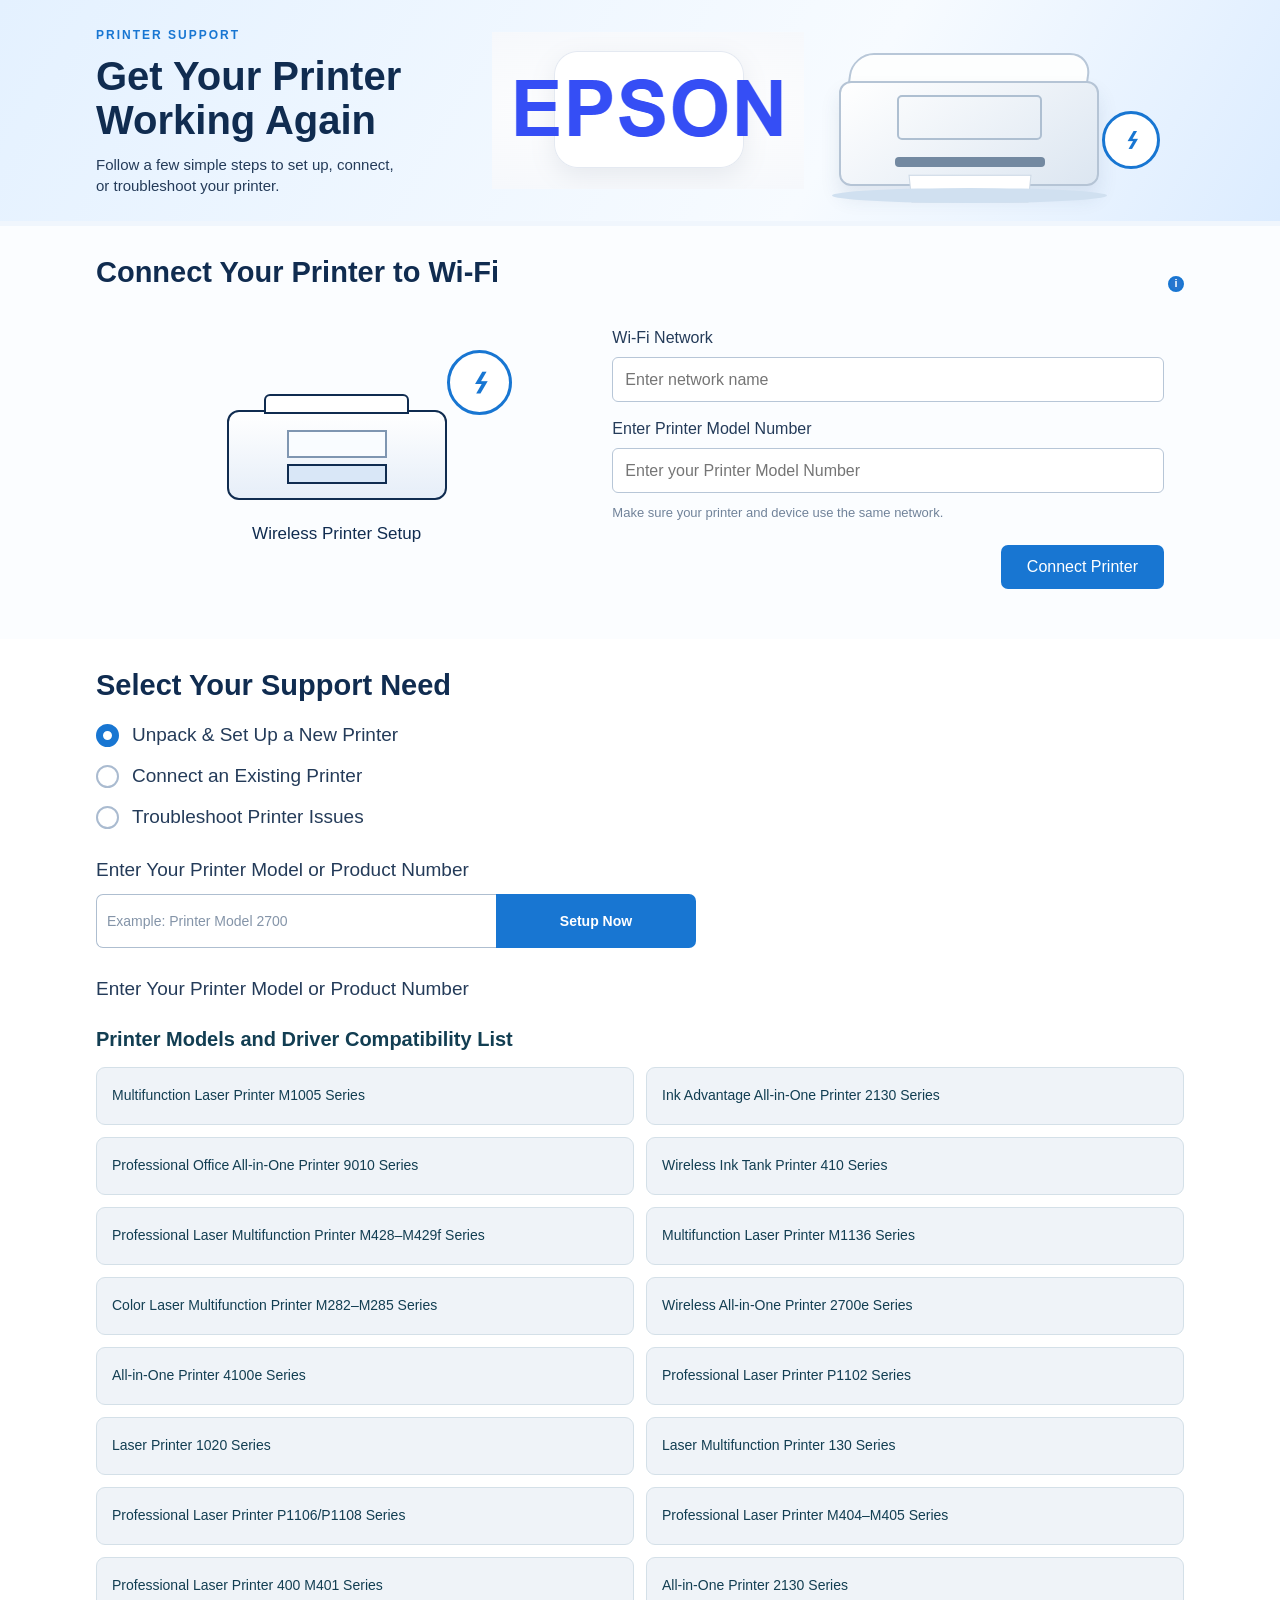
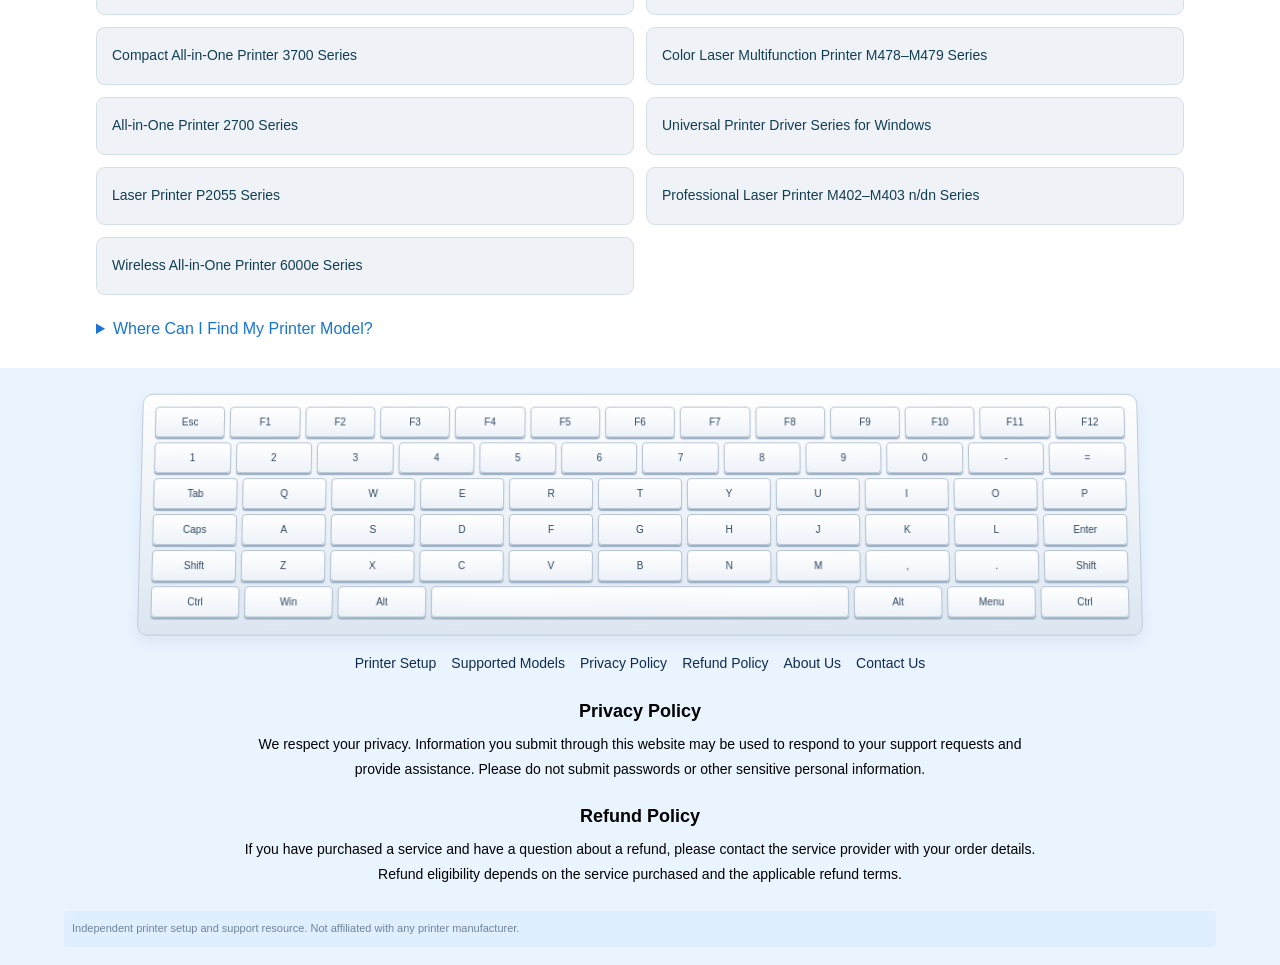
==== commit b7ef32ba: "Update MELANIFY website" ====
--- a/index.html
+++ b/index.html
@@ -112,6 +112,8 @@
       or troubleshoot your printer.</p>
     </div>
 
+    <img src="epo.png" alt="">
+
     <div class="printer-visual">
       <div class="printer-top"></div>
       <div class="printer-body">
@@ -126,80 +128,39 @@
 
   <main>
 
-
-<section class="printer-hero">
-
-    <!-- Left Content -->
-    <div class="hero-left">
-        <h1>Printer Setup & Troubleshooting Assistance</h1>
-
-        <p class="hero-subtitle">
-            Get step-by-step guidance for installation, driver setup, Wi-Fi connectivity,
-            and common printing problems.
-        </p>
-
-        <div class="service-list">
-
-            <div class="service-item">
-                <div class="service-icon blue">
-                    <span>▤</span>
-                </div>
-                <h3>Printer Setup</h3>
-                <p>Set up your new printer<br>with easy steps.</p>
-            </div>
-
-            <div class="service-item">
-                <div class="service-icon green">
-                    <span>↓</span>
-                </div>
-                <h3>Driver Installation</h3>
-                <p>Find and install the right<br>drivers for your printer.</p>
-            </div>
-
-            <div class="service-item">
-                <div class="service-icon purple">
-                    <span>◉</span>
-                </div>
-                <h3>Wi-Fi Connectivity</h3>
-                <p>Connect your printer<br>to your wireless network.</p>
-            </div>
-
-            <div class="service-item">
-                <div class="service-icon orange">
-                    <span>🔧</span>
-                </div>
-                <h3>Troubleshooting</h3>
-                <p>Solve common printing<br>and connection issues.</p>
-            </div>
-
+ <section class="wifi-section">
+      <div class="section-heading">
+        <h2>Connect Your Printer to Wi-Fi</h2>
+        <span class="info-icon">i</span>
+      </div>
+
+      <div class="wifi-content">
+        <div class="printer-illustration">
+          <div class="wifi-symbol">⌁</div>
+          <div class="illustration-printer">
+            <div class="illustration-top"></div>
+            <div class="illustration-screen"></div>
+            <div class="illustration-tray"></div>
+          </div>
+          <p>Wireless Printer Setup</p>
         </div>
-    </div>
-
-    <!-- Center Brand -->
-    <div class="hero-brand">
-        <div class="brand-box">EPSON</div>
-    </div>
-
-    <!-- Right Content -->
-    <div class="hero-right">
-        <h2>We're Here to Help</h2>
-
-        <p>
-            Printer Care Solutions provides independent printer setup
-            guidance and technical assistance. We help you get your printer
-            working smoothly with clear, easy-to-follow instructions.
-        </p>
-
-        <div class="disclaimer">
-            <span class="info-icon">i</span>
-            <p>
-                We are not affiliated with or endorsed by Epson or other
-                printer manufacturers unless explicitly stated.
-            </p>
+
+        <div class="wifi-form">
+          <label for="network">Wi-Fi Network</label>
+          <input id="network" type="text" placeholder="Enter network name">
+
+          <label for="password">Enter Printer Model Number</label>
+          <input id="password" type="password" placeholder="Enter your Printer Model Number">
+
+          <p class="hint">Make sure your printer and device use the same network.</p>
+
+          <button class="connect-btn" id="connectBtn" type="button">
+            Connect Printer
+          </button>
+          <p class="wifi-message" id="wifiMessage" aria-live="polite"></p>
         </div>
-    </div>
-
-</section>
+      </div>
+    </section>
 
 
     <section class="support-section">
@@ -281,89 +242,9 @@
       </details>
     </section>
 
-    <section class="wifi-section">
-      <div class="section-heading">
-        <h2>Connect Your Printer to Wi-Fi</h2>
-        <span class="info-icon">i</span>
-      </div>
-
-      <div class="wifi-content">
-        <div class="printer-illustration">
-          <div class="wifi-symbol">⌁</div>
-          <div class="illustration-printer">
-            <div class="illustration-top"></div>
-            <div class="illustration-screen"></div>
-            <div class="illustration-tray"></div>
-          </div>
-          <p>Wireless Printer Setup</p>
-        </div>
-
-        <div class="wifi-form">
-          <label for="network">Wi-Fi Network</label>
-          <input id="network" type="text" placeholder="Enter network name">
-
-          <label for="password">Enter Wi-Fi Password</label>
-          <input id="password" type="password" placeholder="Enter your password">
-
-          <p class="hint">Make sure your printer and device use the same network.</p>
-
-          <button class="connect-btn" id="connectBtn" type="button">
-            Connect Printer
-          </button>
-          <p class="wifi-message" id="wifiMessage" aria-live="polite"></p>
-        </div>
-      </div>
-    </section>
+   
   </main>
-<!-- 
-  <footer>
-    <div class="keyboard-art" aria-hidden="true">
-      <div class="key-row">
-        <span>Esc</span><span>F1</span><span>F2</span><span>F3</span>
-        <span>F4</span><span>F5</span><span>F6</span><span>F7</span>
-        <span>F8</span><span>F9</span><span>F10</span><span>F11</span>
-        <span>F12</span>
-      </div>
-      <div class="key-row">
-        <span>1</span><span>2</span><span>3</span><span>4</span>
-        <span>5</span><span>6</span><span>7</span><span>8</span>
-        <span>9</span><span>0</span><span>-</span><span>=</span>
-      </div>
-      <div class="key-row">
-        <span>Tab</span><span>Q</span><span>W</span><span>E</span>
-        <span>R</span><span>T</span><span>Y</span><span>U</span>
-        <span>I</span><span>O</span><span>P</span>
-      </div>
-      <div class="key-row">
-        <span>Caps</span><span>A</span><span>S</span><span>D</span>
-        <span>F</span><span>G</span><span>H</span><span>J</span>
-        <span>K</span><span>L</span><span>Enter</span>
-      </div>
-      <div class="key-row">
-        <span>Shift</span><span>Z</span><span>X</span><span>C</span>
-        <span>V</span><span>B</span><span>N</span><span>M</span>
-        <span>,</span><span>.</span><span>Shift</span>
-      </div>
-      <div class="key-row">
-        <span>Ctrl</span><span>Win</span><span>Alt</span>
-        <span class="space-key"></span><span>Alt</span><span>Menu</span><span>Ctrl</span>
-      </div>
-    </div>
-
- <div class="footer-links">
-  <a href="index.html">Printer Setup</a>
-  <a href="supported-models.html">Supported Models</a>
-  <a href="privacy-policy.html">Privacy Policy</a>
-  <a href="refund-policy.html">Refund Policy</a>
-  <a href="about-us.html">About Us</a>
-  <a href="contact-us.html">Contact Us</a>
-</div>
-
-    <p class="disclaimer">
-      Independent printer setup and support resource.
-      Not affiliated with any printer manufacturer.
-    </p>
-  </footer> -->
+
 
 
 
--- a/style.css
+++ b/style.css
@@ -909,3 +909,34 @@
 .disclaimer p {
     font-size: 10px;
 }
+
+.search-form input {
+  flex: 0 0 400px;
+  width: 220px;
+  max-width: calc(100% - 130px);
+  min-width: 0;
+  border: 1px solid #aebed0;
+  border-right: 0;
+  border-radius: 7px 0 0 7px;
+  padding: 0 10px;
+  font-size: 14px;
+  outline-color: var(--blue);
+}
+
+.search-form button {
+  flex: 0 0 auto;
+  width: 200px;
+  padding: 0 22px;
+  border: none;
+  border-radius: 0 7px 7px 0;
+  background: var(--blue);
+  color: white;
+  font-size: 16px;
+  font-weight: bold;
+  white-space: nowrap;
+  cursor: pointer;
+}
+
+.model-list button {
+  width: 300px;
+}
